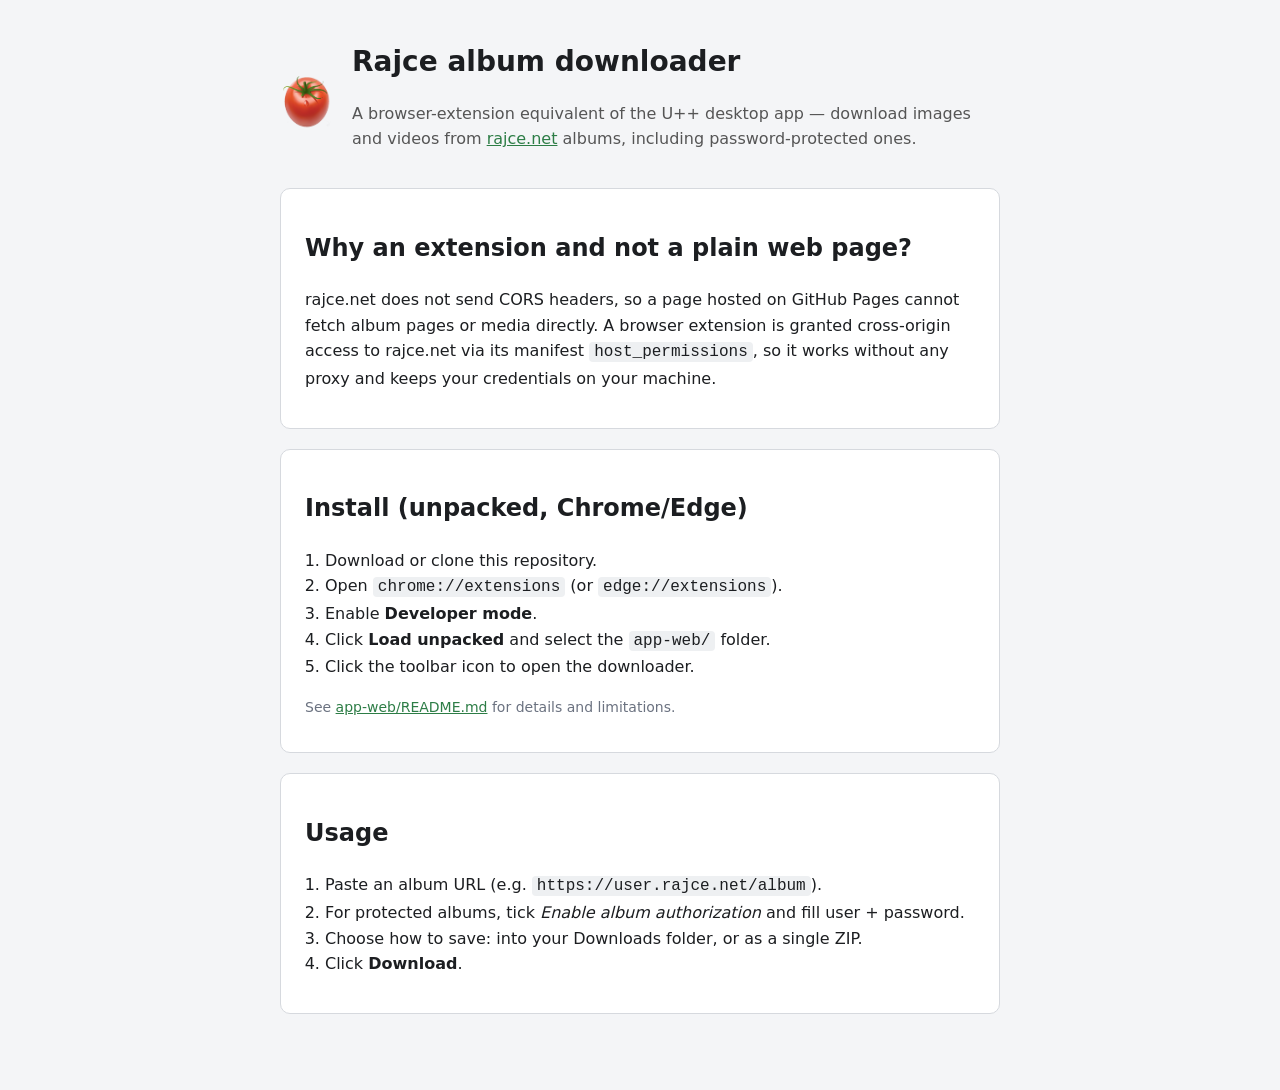
==== docs/index.html @ 61293aed "Add web/extension equivalent of the downloader in /app-web Manifest V3 browser extension that reprod" ====
<!DOCTYPE html>
<html lang="en">
  <head>
    <meta charset="UTF-8" />
    <meta name="viewport" content="width=device-width, initial-scale=1.0" />
    <title>Rajce album downloader — browser extension</title>
    <style>
      :root { --accent: #2d7d46; }
      * { box-sizing: border-box; }
      body {
        margin: 0; color: #1c1e21; background: #f4f5f7;
        font: 16px/1.6 "Segoe UI", Roboto, system-ui, sans-serif;
      }
      .wrap { max-width: 760px; margin: 0 auto; padding: 40px 20px 64px; }
      header { display: flex; align-items: center; gap: 16px; }
      header img { width: 56px; height: 56px; }
      h1 { font-size: 28px; margin: 0; }
      .lead { color: #555; }
      .card {
        background: #fff; border: 1px solid #d6d9de; border-radius: 10px;
        padding: 20px 24px; margin: 20px 0;
      }
      code, pre { background: #eef0f2; border-radius: 4px; }
      code { padding: 1px 5px; }
      pre { padding: 12px 14px; overflow:auto; }
      ol { padding-left: 20px; }
      a { color: var(--accent); }
      .note { font-size: 14px; color: #6b7280; }
    </style>
  </head>
  <body>
    <div class="wrap">
      <header>
        <img src="../app-web/icons/icon128.png" alt="Rajce logo" />
        <div>
          <h1>Rajce album downloader</h1>
          <p class="lead">A browser-extension equivalent of the U++ desktop app — download images and videos from <a href="https://www.rajce.net">rajce.net</a> albums, including password-protected ones.</p>
        </div>
      </header>

      <div class="card">
        <h2>Why an extension and not a plain web page?</h2>
        <p>rajce.net does not send CORS headers, so a page hosted on GitHub Pages cannot fetch album pages or media directly. A browser extension is granted cross-origin access to rajce.net via its manifest <code>host_permissions</code>, so it works without any proxy and keeps your credentials on your machine.</p>
      </div>

      <div class="card">
        <h2>Install (unpacked, Chrome/Edge)</h2>
        <ol>
          <li>Download or clone this repository.</li>
          <li>Open <code>chrome://extensions</code> (or <code>edge://extensions</code>).</li>
          <li>Enable <strong>Developer mode</strong>.</li>
          <li>Click <strong>Load unpacked</strong> and select the <code>app-web/</code> folder.</li>
          <li>Click the toolbar icon to open the downloader.</li>
        </ol>
        <p class="note">See <a href="https://github.com/CoolmanCZ/rajce/tree/master/app-web">app-web/README.md</a> for details and limitations.</p>
      </div>

      <div class="card">
        <h2>Usage</h2>
        <ol>
          <li>Paste an album URL (e.g. <code>https://user.rajce.net/album</code>).</li>
          <li>For protected albums, tick <em>Enable album authorization</em> and fill user + password.</li>
          <li>Choose how to save: into your Downloads folder, or as a single ZIP.</li>
          <li>Click <strong>Download</strong>.</li>
        </ol>
      </div>
    </div>
  </body>
</html>
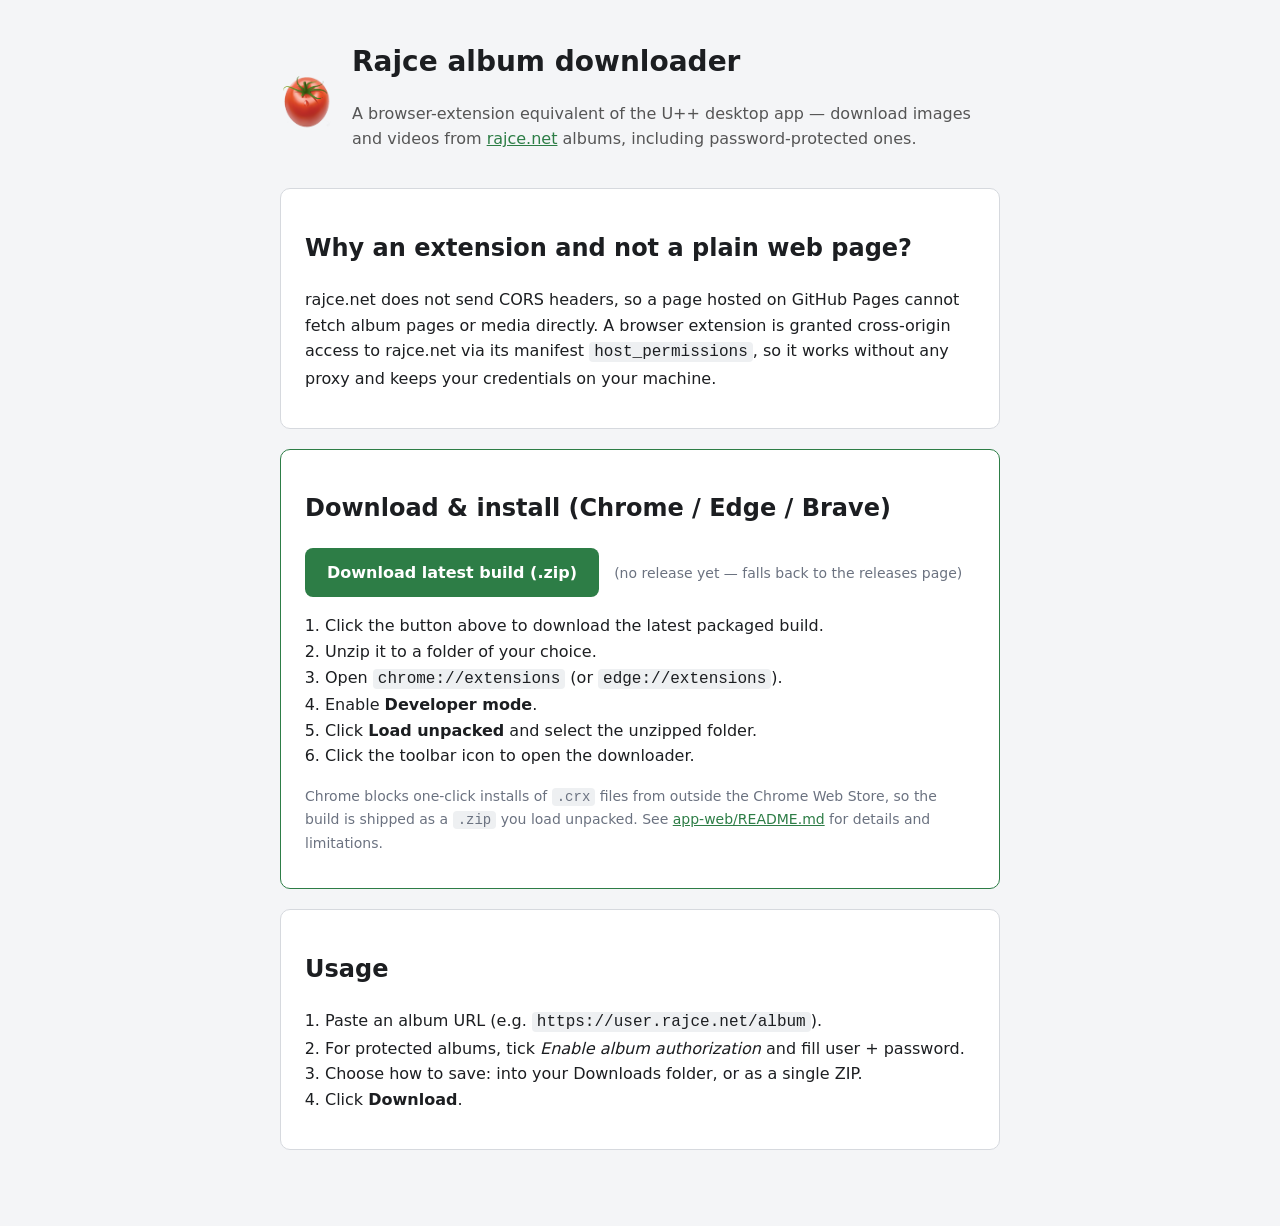
==== commit 833b8cfd: "Add download button + automated extension build/release CI - docs landing page: prominent 'Download " ====
--- a/docs/index.html
+++ b/docs/index.html
@@ -26,6 +26,13 @@
       ol { padding-left: 20px; }
       a { color: var(--accent); }
       .note { font-size: 14px; color: #6b7280; }
+      .card--download { border-color: var(--accent); }
+      .btn {
+        display: inline-block; background: var(--accent); color: #fff;
+        padding: 12px 22px; border-radius: 8px; font-weight: 600;
+        text-decoration: none; margin-right: 10px;
+      }
+      .btn:hover { background: #266a3b; }
     </style>
   </head>
   <body>
@@ -43,16 +50,28 @@
         <p>rajce.net does not send CORS headers, so a page hosted on GitHub Pages cannot fetch album pages or media directly. A browser extension is granted cross-origin access to rajce.net via its manifest <code>host_permissions</code>, so it works without any proxy and keeps your credentials on your machine.</p>
       </div>
 
-      <div class="card">
-        <h2>Install (unpacked, Chrome/Edge)</h2>
+      <div class="card card--download">
+        <h2>Download &amp; install (Chrome / Edge / Brave)</h2>
+        <p>
+          <a id="downloadBtn" class="btn" href="https://github.com/davidindra/rajce-downloader/releases/latest">
+            Download latest build (.zip)
+          </a>
+          <span id="downloadMeta" class="note"></span>
+        </p>
         <ol>
-          <li>Download or clone this repository.</li>
+          <li>Click the button above to download the latest packaged build.</li>
+          <li>Unzip it to a folder of your choice.</li>
           <li>Open <code>chrome://extensions</code> (or <code>edge://extensions</code>).</li>
           <li>Enable <strong>Developer mode</strong>.</li>
-          <li>Click <strong>Load unpacked</strong> and select the <code>app-web/</code> folder.</li>
+          <li>Click <strong>Load unpacked</strong> and select the unzipped folder.</li>
           <li>Click the toolbar icon to open the downloader.</li>
         </ol>
-        <p class="note">See <a href="https://github.com/CoolmanCZ/rajce/tree/master/app-web">app-web/README.md</a> for details and limitations.</p>
+        <p class="note">
+          Chrome blocks one-click installs of <code>.crx</code> files from outside the
+          Chrome Web Store, so the build is shipped as a <code>.zip</code> you load unpacked.
+          See <a href="https://github.com/davidindra/rajce-downloader/tree/master/app-web">app-web/README.md</a>
+          for details and limitations.
+        </p>
       </div>
 
       <div class="card">
@@ -65,5 +84,27 @@
         </ol>
       </div>
     </div>
+
+    <script>
+      // Point the download button at the latest release's .zip asset.
+      const REPO = "davidindra/rajce-downloader";
+      const btn = document.getElementById("downloadBtn");
+      const meta = document.getElementById("downloadMeta");
+      fetch(`https://api.github.com/repos/${REPO}/releases/latest`, {
+        headers: { Accept: "application/vnd.github+json" },
+      })
+        .then((r) => (r.ok ? r.json() : Promise.reject(new Error(r.status))))
+        .then((rel) => {
+          const asset = (rel.assets || []).find((a) => a.name.endsWith(".zip"));
+          if (asset) {
+            btn.href = asset.browser_download_url;
+            const mb = (asset.size / 1048576).toFixed(2);
+            meta.textContent = `${rel.tag_name} · ${mb} MB`;
+          }
+        })
+        .catch(() => {
+          meta.textContent = "(no release yet — falls back to the releases page)";
+        });
+    </script>
   </body>
 </html>
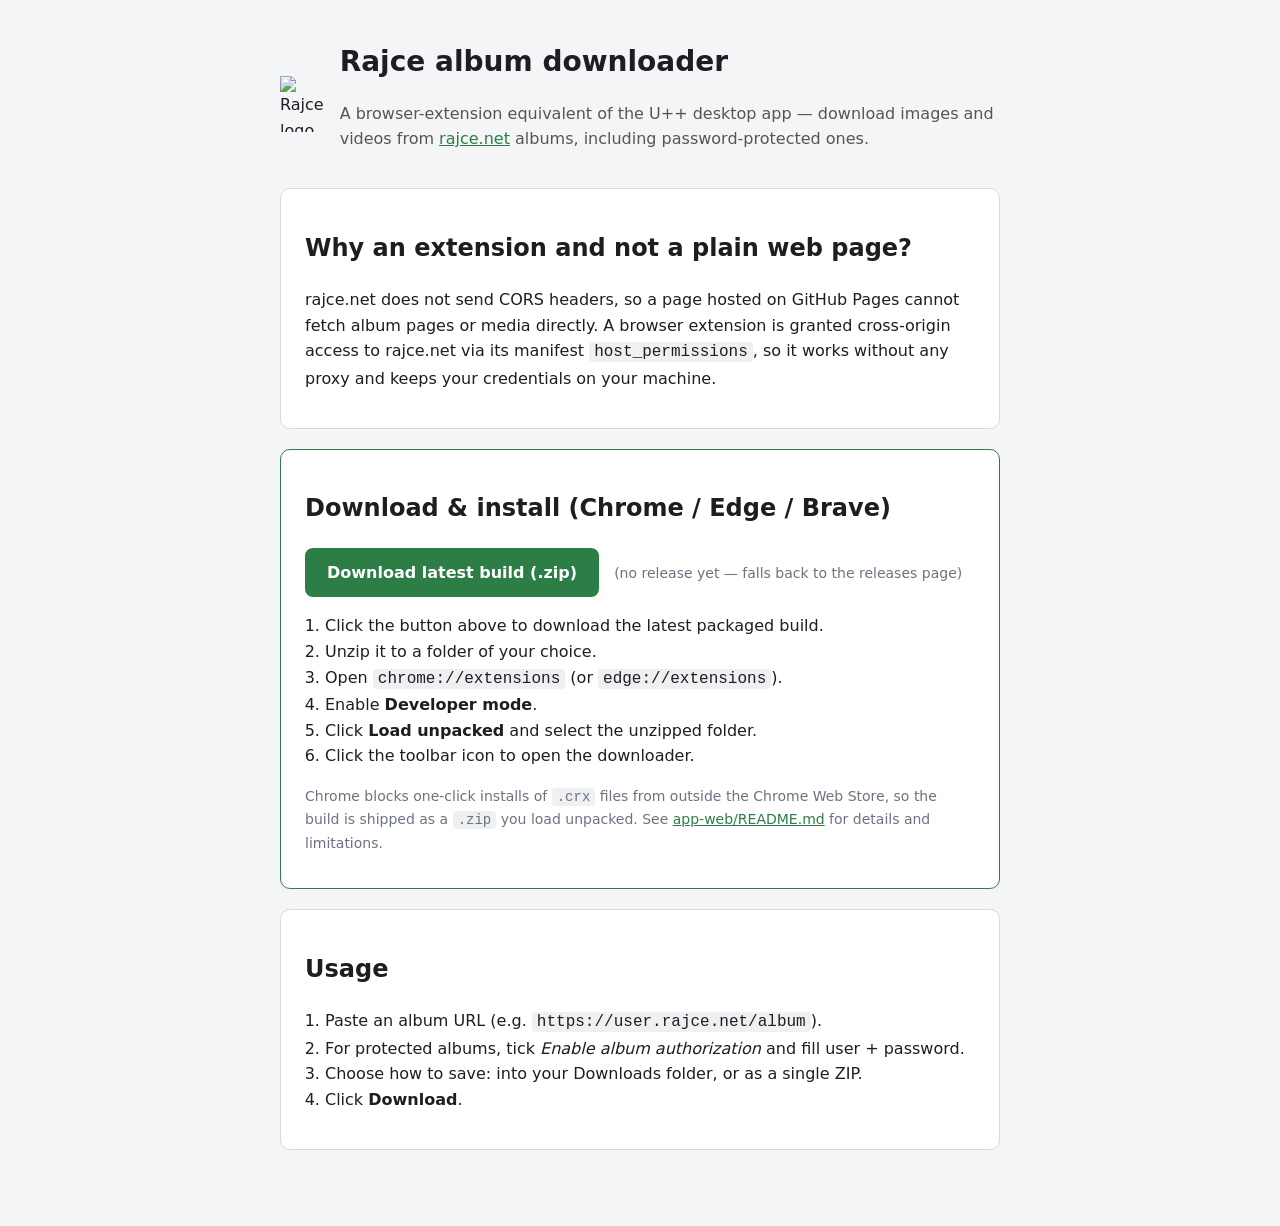
==== commit 3a6a1bf4: "Fix landing page logo path for GitHub Pages The deployed site serves index.html from the root with i" ====
--- a/docs/index.html
+++ b/docs/index.html
@@ -38,7 +38,7 @@
   <body>
     <div class="wrap">
       <header>
-        <img src="../app-web/icons/icon128.png" alt="Rajce logo" />
+        <img src="app-web/icons/icon128.png" alt="Rajce logo" />
         <div>
           <h1>Rajce album downloader</h1>
           <p class="lead">A browser-extension equivalent of the U++ desktop app — download images and videos from <a href="https://www.rajce.net">rajce.net</a> albums, including password-protected ones.</p>
